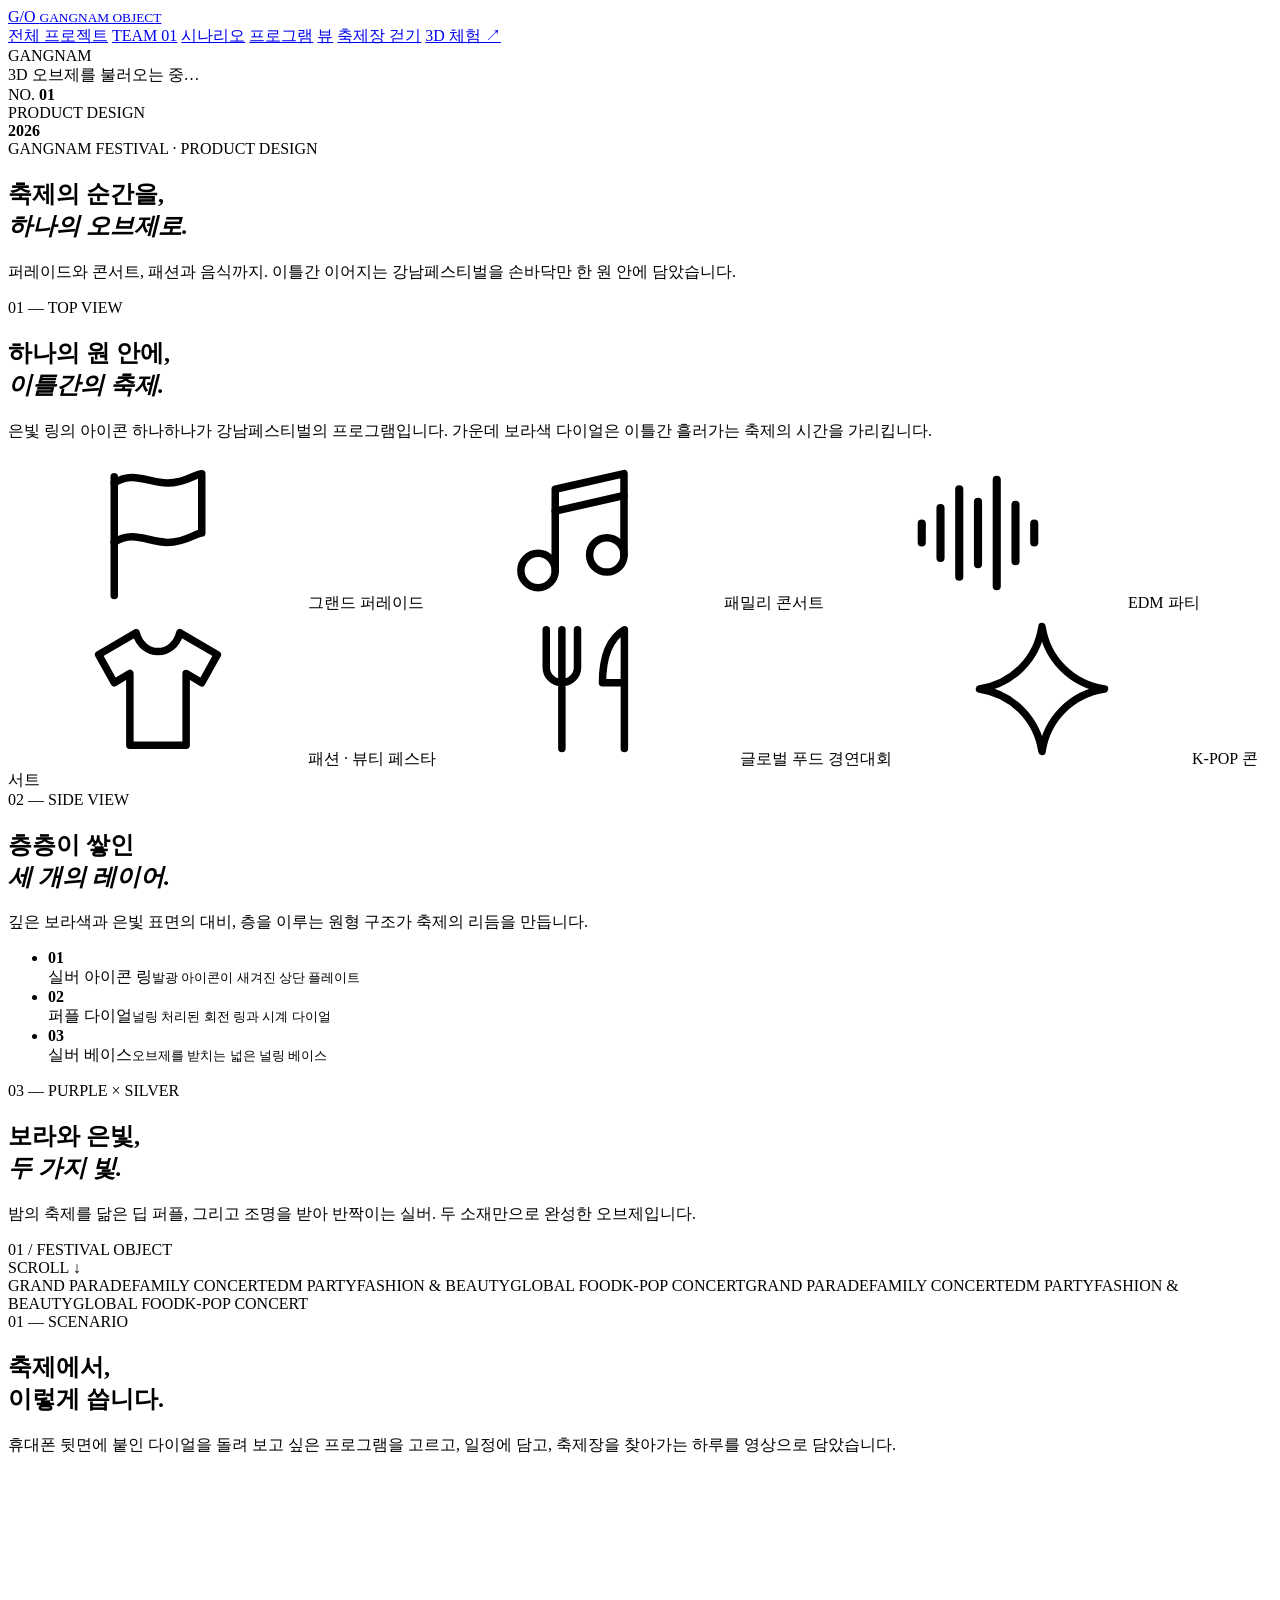
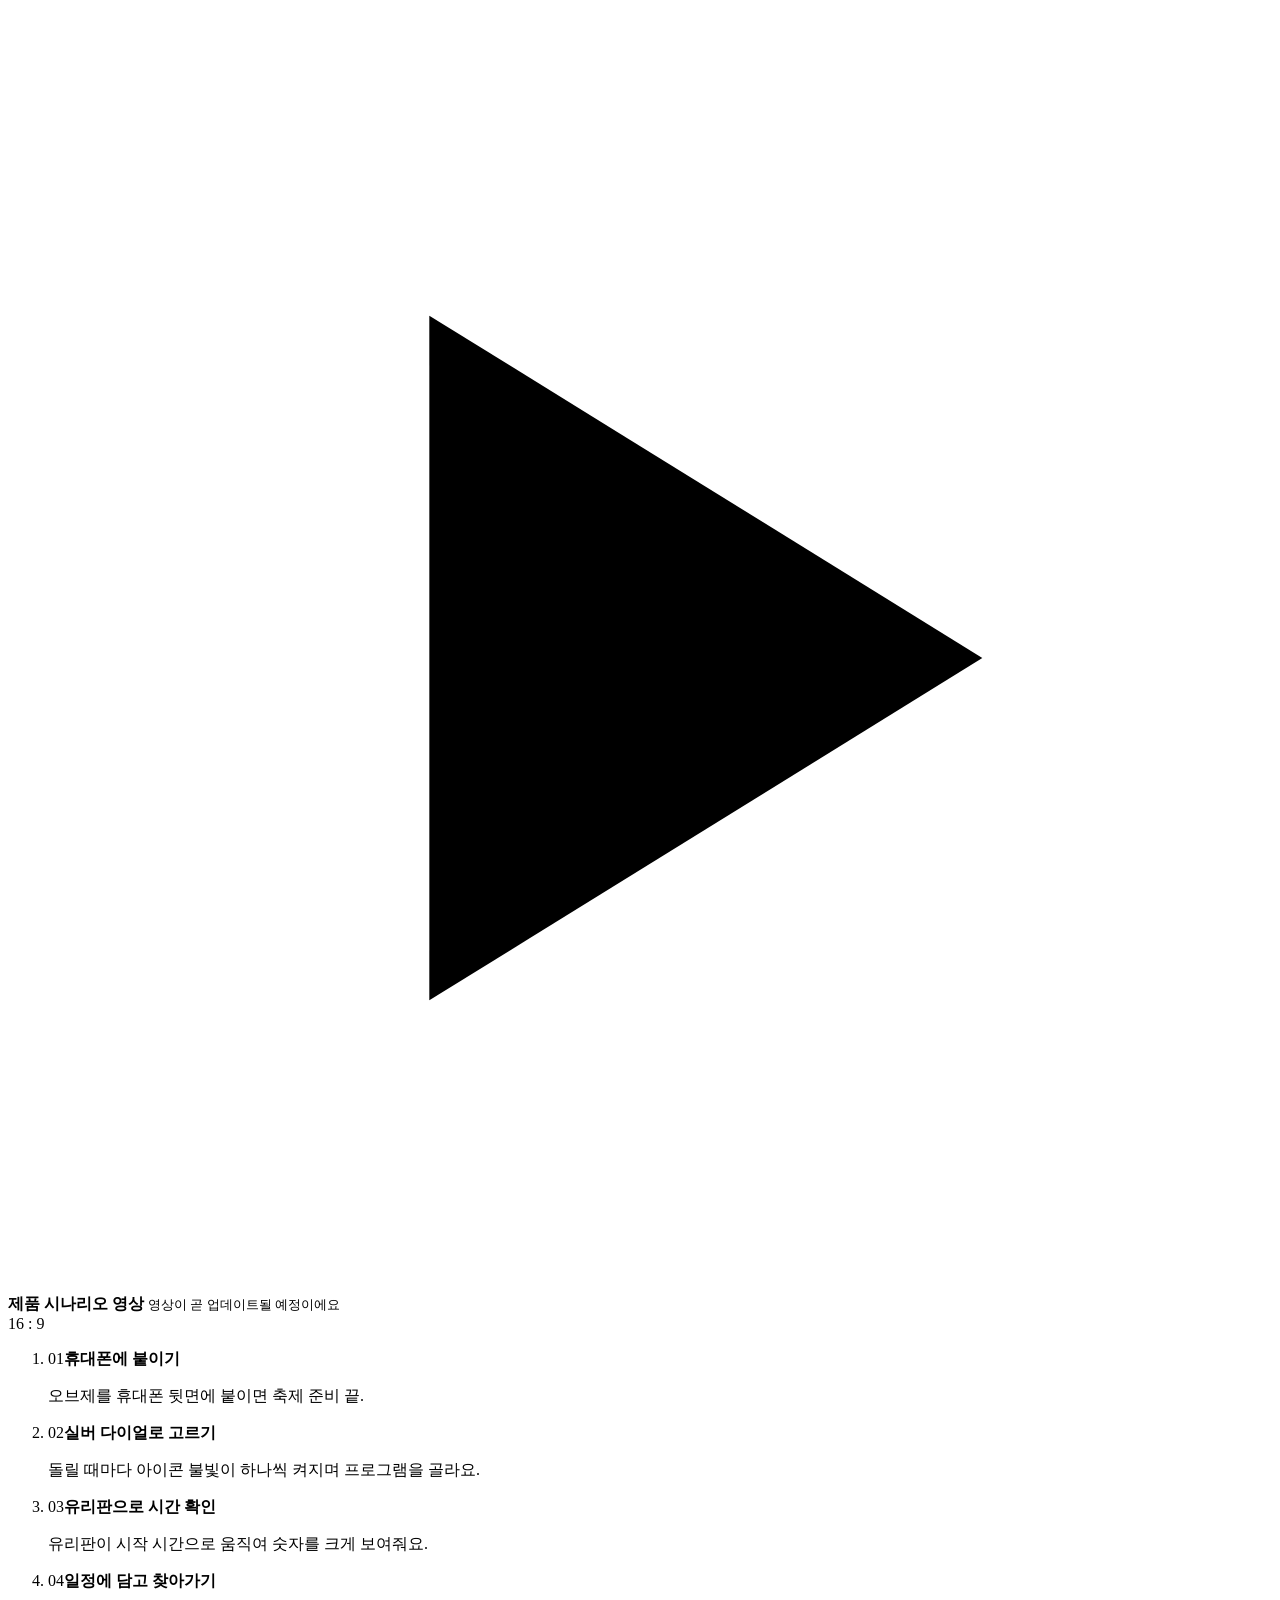
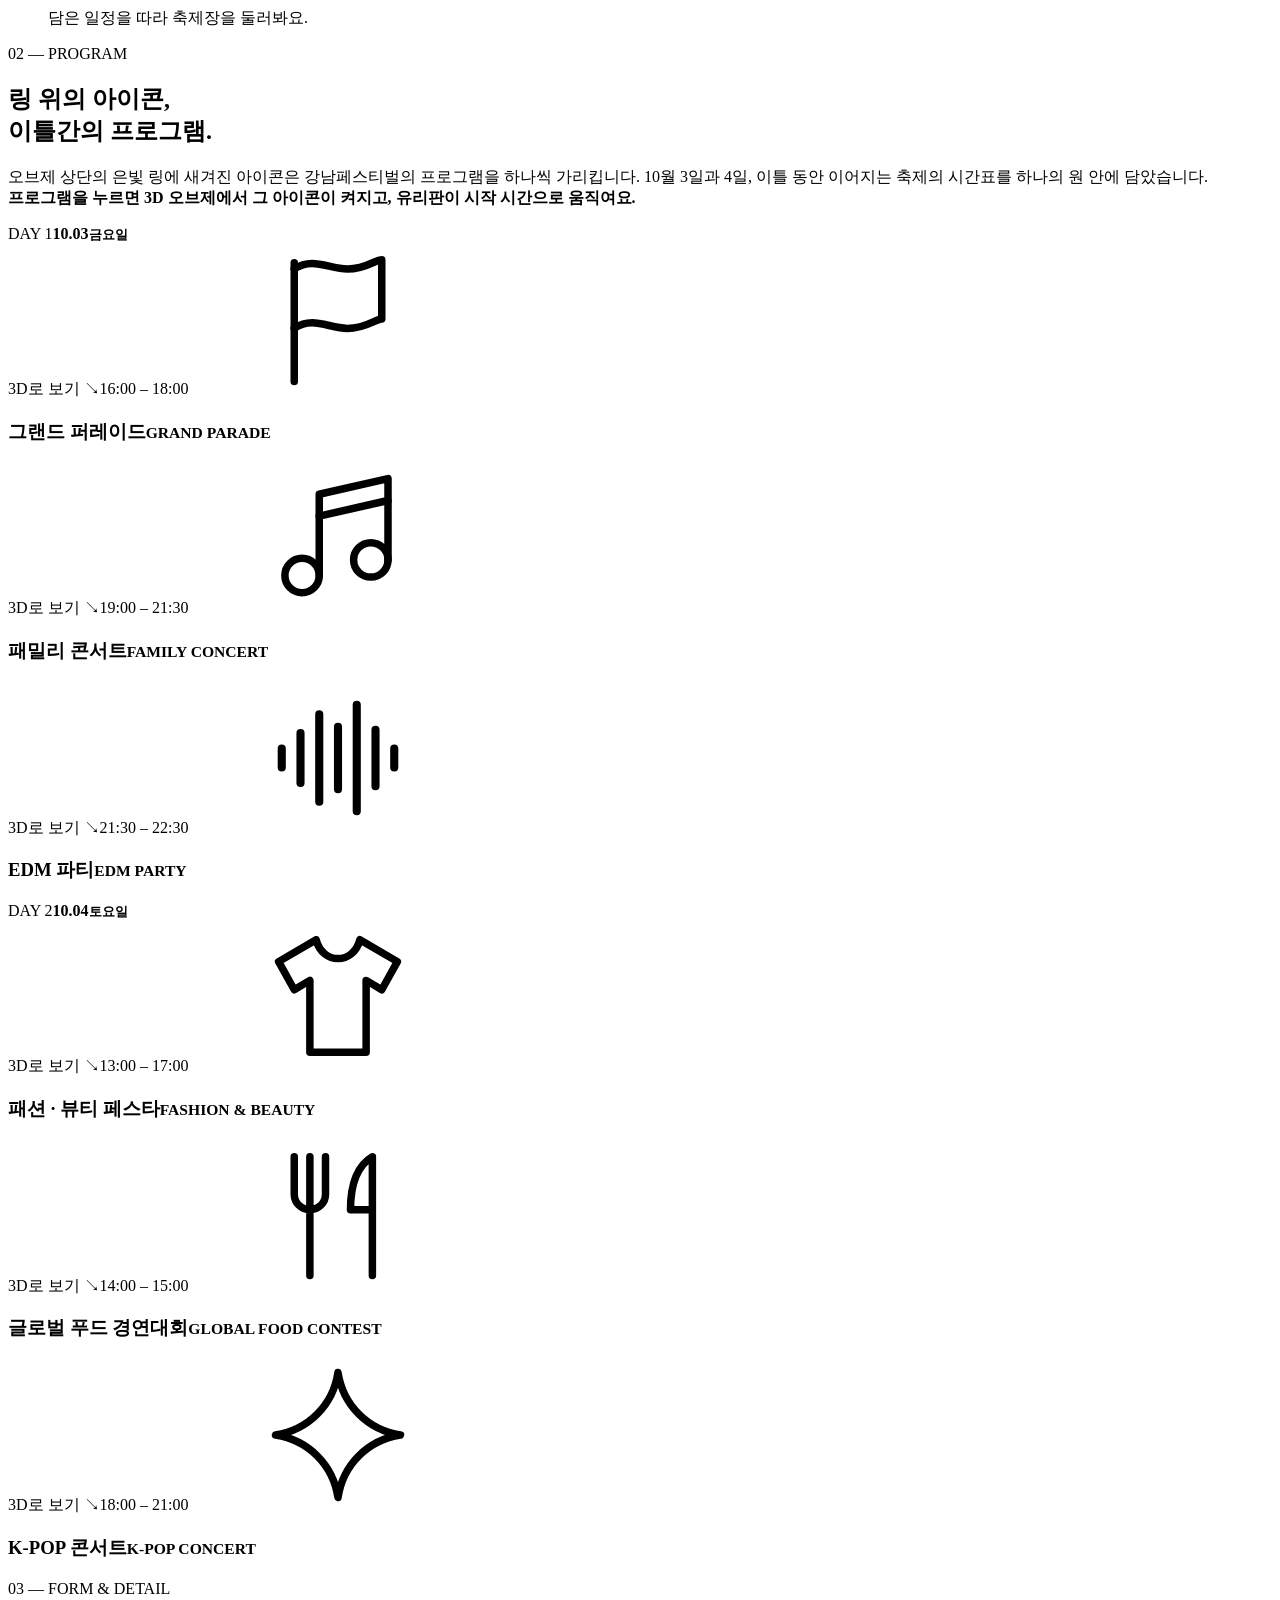
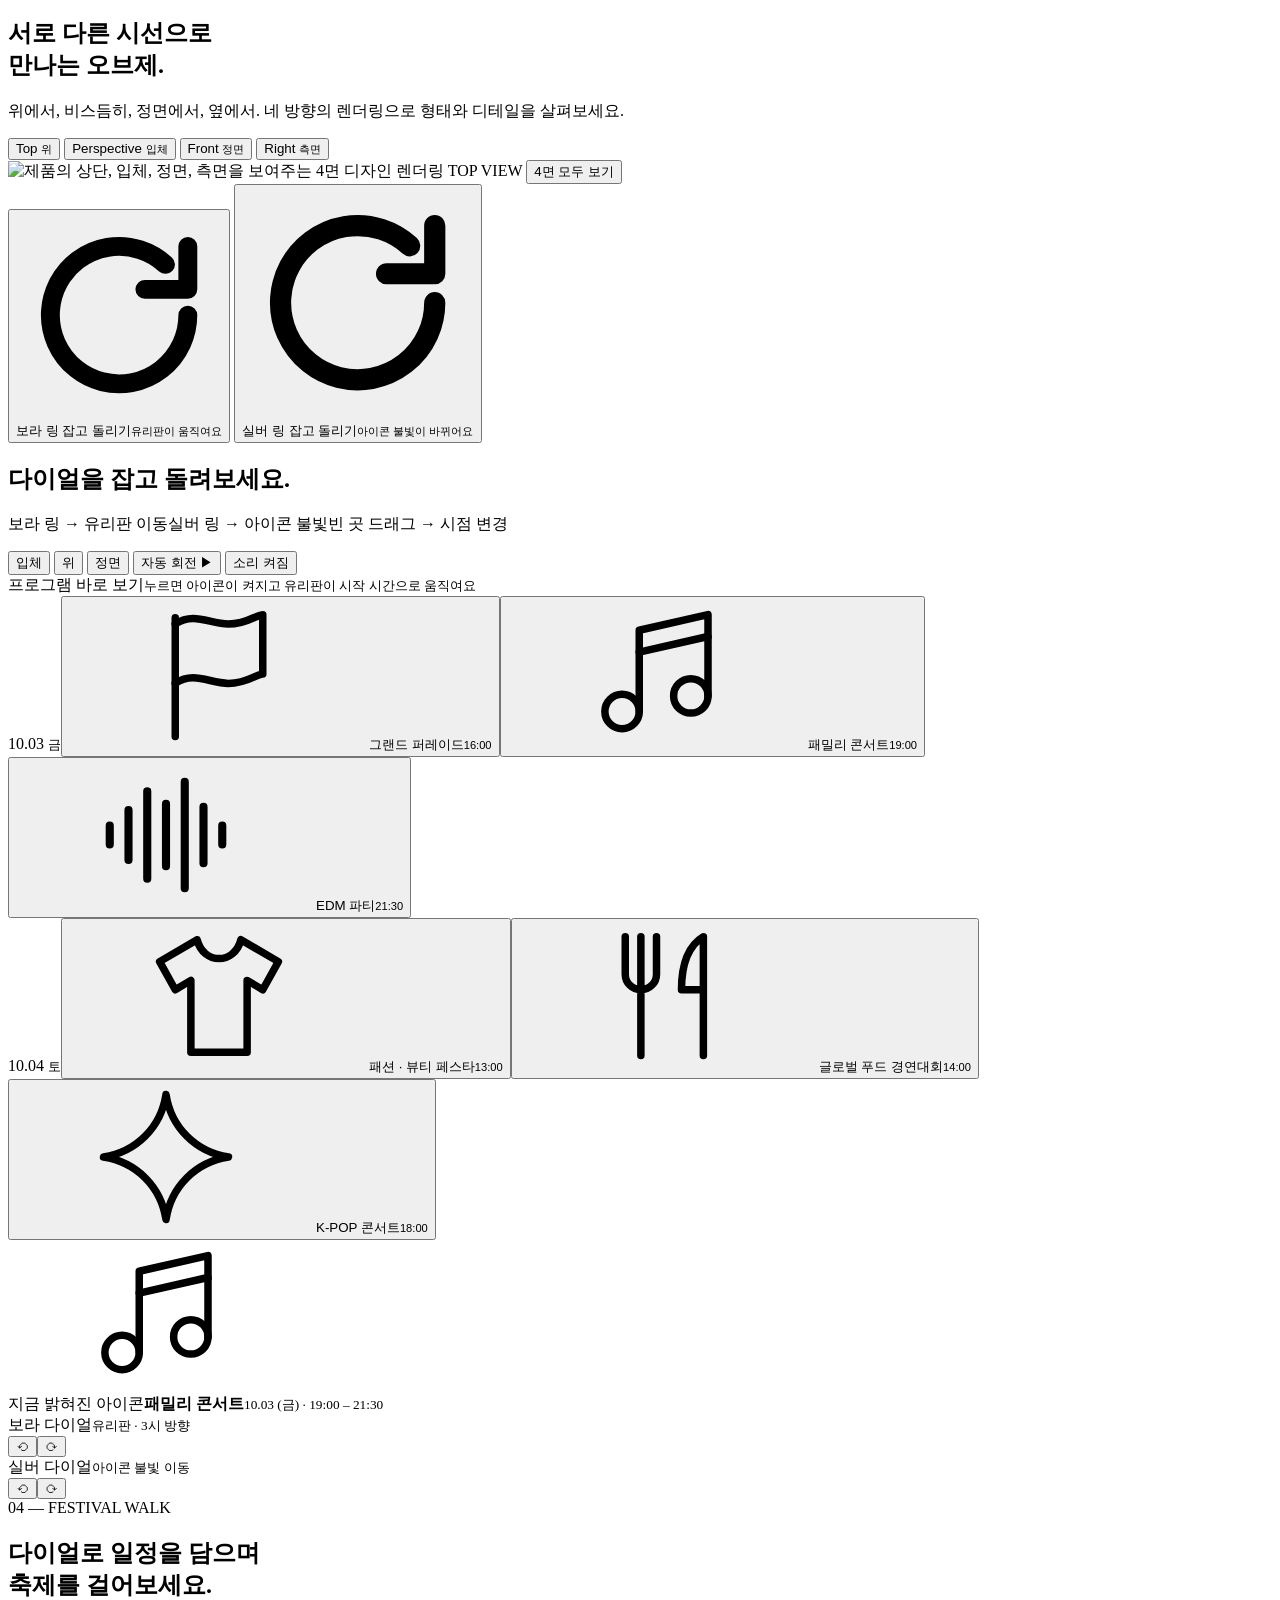
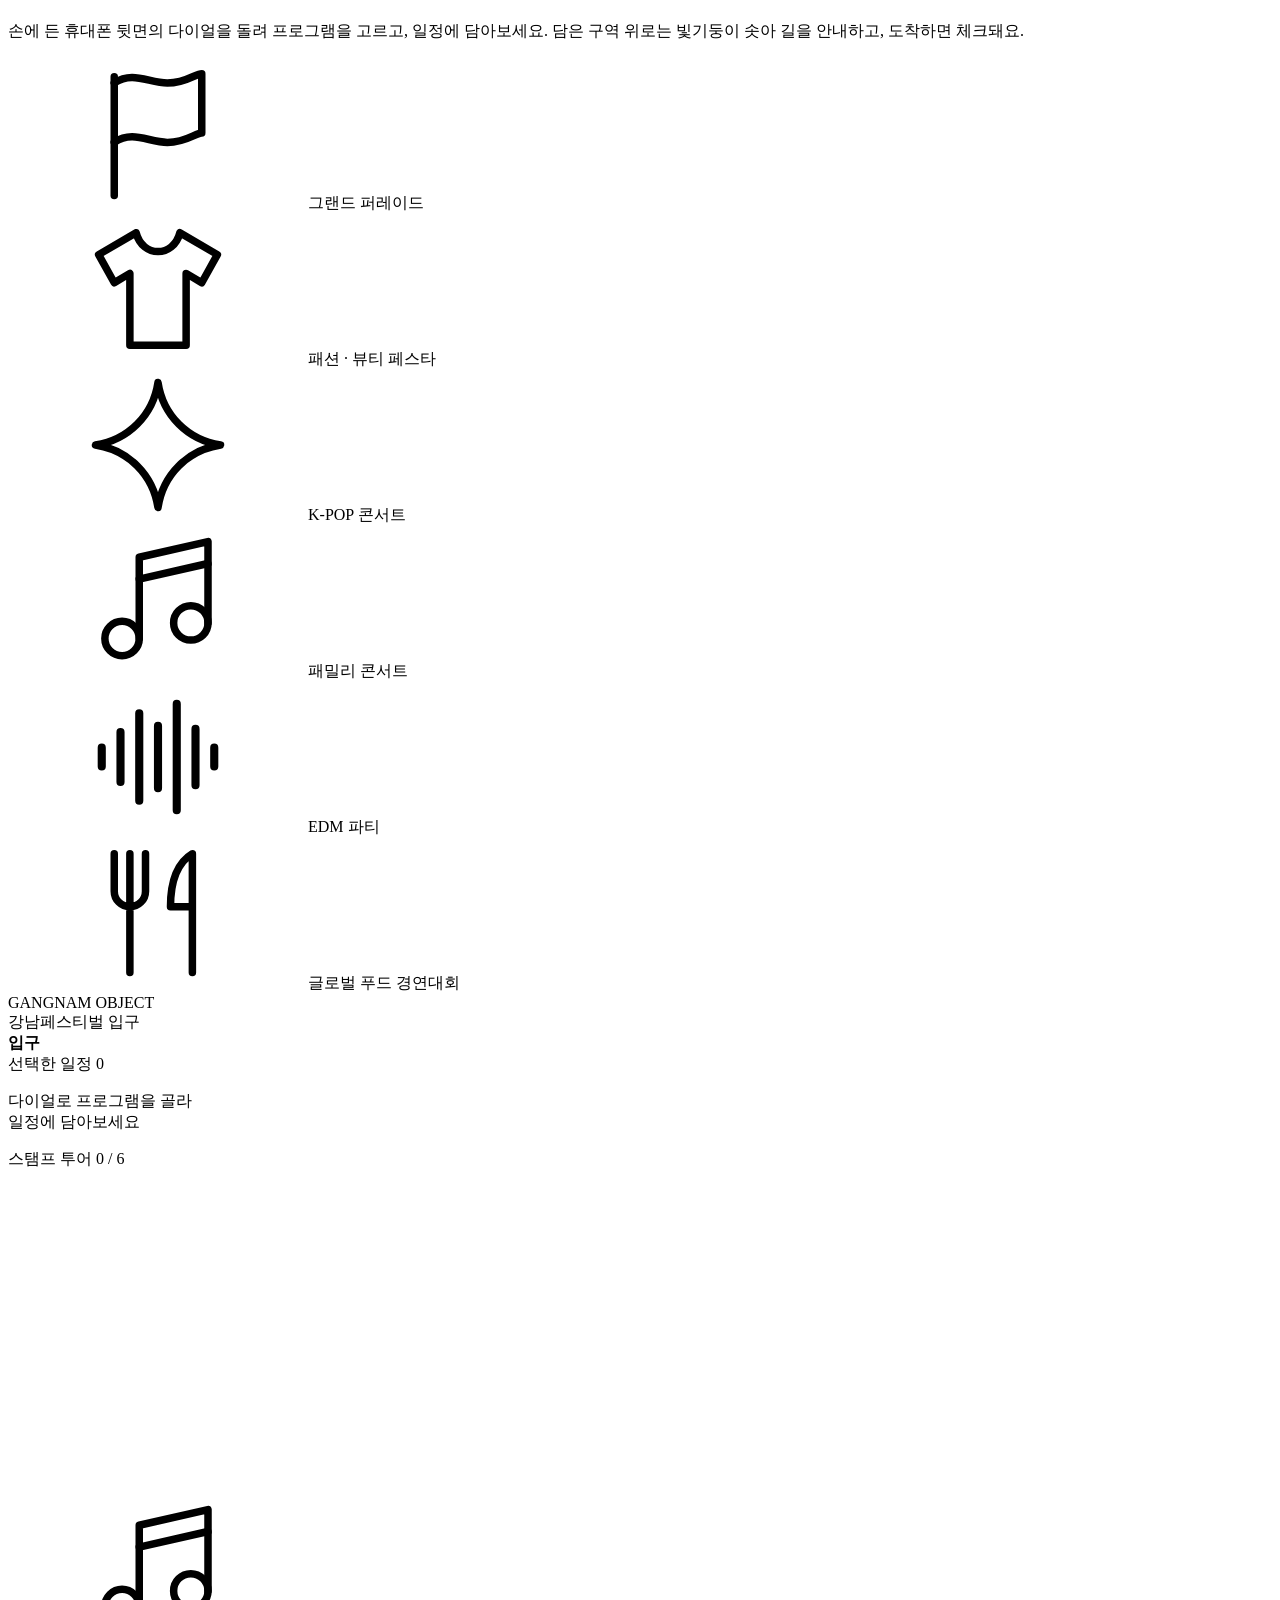
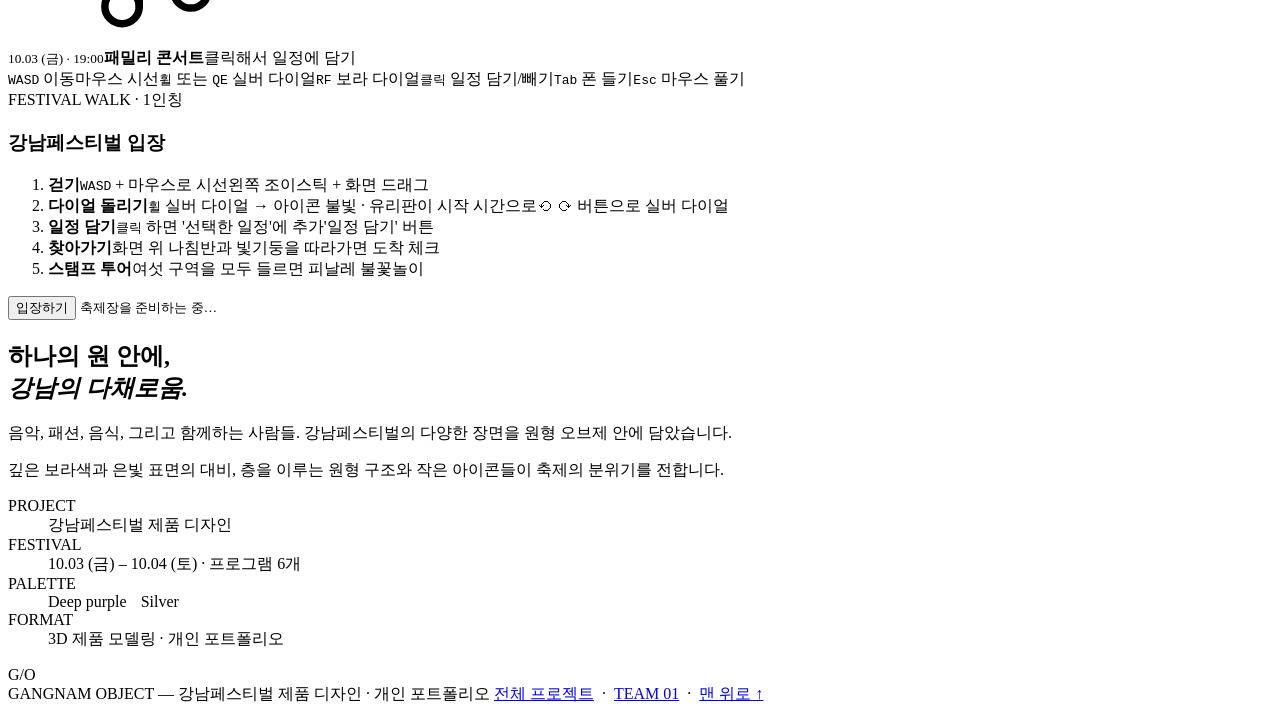
==== product-01.html @ 573e517c "Add files via upload" ====
<!doctype html>
<html lang="ko">
<head>
<meta charset="utf-8">
<meta name="viewport" content="width=device-width,initial-scale=1">
<meta name="theme-color" content="#0c0711">
<meta name="description" content="강남페스티벌을 담은 하나의 오브제. 보라색과 실버로 완성한 개인 제품 디자인 포트폴리오.">
<title>GANGNAM OBJECT — 강남페스티벌</title>
<link rel="preload" href="fonts/PretendardVariable.woff" as="font" type="font/woff" crossorigin>
<link rel="stylesheet" href="css/fonts.css">
<link rel="stylesheet" href="css/product-01.css">
</head>
<body>
<script src="js/product-01-bridge.js"></script>
<svg width="0" height="0" style="position:absolute" aria-hidden="true">
  <defs>
    <symbol id="i-music" viewBox="0 0 48 48" fill="none" stroke="currentColor" stroke-width="2.4" stroke-linecap="round" stroke-linejoin="round"><path d="M18 36V10l22-5v26"/><path d="M18 17l22-5"/><circle cx="12.5" cy="36" r="5.5"/><circle cx="34.5" cy="31" r="5.5"/></symbol>
    <symbol id="i-people" viewBox="0 0 48 48" fill="none" stroke="currentColor" stroke-width="2.4" stroke-linecap="round" stroke-linejoin="round"><circle cx="24" cy="12" r="4"/><circle cx="11" cy="17" r="3.4"/><circle cx="37" cy="17" r="3.4"/><path d="M16 40V27a8 8 0 0 1 16 0v13"/><path d="M5 40v-9a6 6 0 0 1 8-5.6M43 40v-9a6 6 0 0 0-8-5.6"/></symbol>
    <symbol id="i-sound" viewBox="0 0 48 48" fill="none" stroke="currentColor" stroke-width="2.6" stroke-linecap="round"><path d="M6 21v6M12 16v16M18 10v28M24 14v20M30 7v34M36 15v18M42 21v6"/></symbol>
    <symbol id="i-spark" viewBox="0 0 48 48" fill="none" stroke="currentColor" stroke-width="2.4" stroke-linejoin="round"><path d="M24 4c1.6 10.5 9.5 18.4 20 20-10.5 1.6-18.4 9.5-20 20-1.6-10.5-9.5-18.4-20-20 10.5-1.6 18.4-9.5 20-20z"/></symbol>
    <symbol id="i-flag" viewBox="0 0 48 48" fill="none" stroke="currentColor" stroke-width="2.4" stroke-linecap="round" stroke-linejoin="round"><path d="M10 44V6"/><path d="M10 8c6-4 11 0 17 0s9-3 11-3v19c-2 0-5 3-11 3s-11-4-17 0"/></symbol>
    <symbol id="i-bag" viewBox="0 0 48 48" fill="none" stroke="currentColor" stroke-width="2.4" stroke-linecap="round" stroke-linejoin="round"><path d="M9 17h30l3 25H6z"/><path d="M17 17v-4a7 7 0 0 1 14 0v4"/></symbol>
    <symbol id="i-food" viewBox="0 0 48 48" fill="none" stroke="currentColor" stroke-width="2.4" stroke-linecap="round" stroke-linejoin="round"><path d="M10 5v12a5 5 0 0 0 10 0V5M15 5v38"/><path d="M35 43V5c-5 3-7 9-7 17h7"/></symbol>
    <symbol id="i-shirt" viewBox="0 0 48 48" fill="none" stroke="currentColor" stroke-width="2.4" stroke-linejoin="round"><path d="M17 6l-12 7 5 9 5-3v23h18V19l5 3 5-9-12-7c-1 4-4 6-7 6s-6-2-7-6z"/></symbol>
  </defs>
</svg>
<header id="hdr">
  <a class="brand" href="#top">G/O <small>GANGNAM OBJECT</small></a>
  <nav>
    <a href="index.html">전체 프로젝트</a>
    <a href="index.html">TEAM 01</a>
    <a href="#scenario">시나리오</a>
    <a href="#scenes">프로그램</a>
    <a href="#views">뷰</a>
    <a href="#festival">축제장 걷기</a>
    <a href="#explore" class="cta">3D 체험 ↗</a>
  </nav>
</header>
<main id="top">
  <section class="story" id="story">
    <div class="pin">
      <div class="glow" id="glow"></div>
      <div class="ring-deco" id="ringDeco"></div>
      <div class="bigword" id="bigword" aria-hidden="true">GANGNAM</div>
      <model-viewer id="story-model" alt="보라색과 실버의 원형 강남페스티벌 제품 3D 모델" camera-orbit="35deg 62deg 108%" min-camera-orbit="auto 0deg auto" max-camera-orbit="auto 180deg 300%" field-of-view="28deg" interpolation-decay="90" shadow-intensity="0.6" shadow-softness="1" exposure="1.1" tone-mapping="neutral" environment-image="neutral" interaction-prompt="none" disable-zoom disable-pan loading="eager">
        <div slot="progress-bar"></div>
        <div slot="poster" class="loading" id="loading">3D 오브제를 불러오는 중…</div>
      </model-viewer>
      <div class="meta-top">NO. <b>01</b><br>PRODUCT DESIGN<br><b>2026</b></div>
      <div class="chapters">
        <div class="ch on" data-i="0">
          <div class="kicker">GANGNAM FESTIVAL · PRODUCT DESIGN</div>
          <h1>축제의 순간을,<br><em>하나의 오브제로.</em></h1>
          <p>퍼레이드와 콘서트, 패션과 음식까지. 이틀간 이어지는 강남페스티벌을 손바닥만 한 원 안에 담았습니다.</p>
        </div>
        <div class="ch" data-i="1">
          <div class="kicker">01 — TOP VIEW</div>
          <h2>하나의 원 안에,<br><em>이틀간의 축제.</em></h2>
          <p>은빛 링의 아이콘 하나하나가 강남페스티벌의 프로그램입니다. 가운데 보라색 다이얼은 이틀간 흘러가는 축제의 시간을 가리킵니다.</p>
          <div class="chip-list">
            <span><svg><use href="#i-flag"/></svg>그랜드 퍼레이드</span><span><svg><use href="#i-music"/></svg>패밀리 콘서트</span>
            <span><svg><use href="#i-sound"/></svg>EDM 파티</span><span><svg><use href="#i-shirt"/></svg>패션 · 뷰티 페스타</span>
            <span><svg><use href="#i-food"/></svg>글로벌 푸드 경연대회</span><span><svg><use href="#i-spark"/></svg>K-POP 콘서트</span>
          </div>
        </div>
        <div class="ch" data-i="2">
          <div class="kicker">02 — SIDE VIEW</div>
          <h2>층층이 쌓인<br><em>세 개의 레이어.</em></h2>
          <p>깊은 보라색과 은빛 표면의 대비, 층을 이루는 원형 구조가 축제의 리듬을 만듭니다.</p>
          <ul class="layers">
            <li><b>01</b><div>실버 아이콘 링<small>발광 아이콘이 새겨진 상단 플레이트</small></div></li>
            <li><b>02</b><div>퍼플 다이얼<small>널링 처리된 회전 링과 시계 다이얼</small></div></li>
            <li><b>03</b><div>실버 베이스<small>오브제를 받치는 넓은 널링 베이스</small></div></li>
          </ul>
        </div>
        <div class="ch" data-i="3">
          <div class="kicker">03 — PURPLE × SILVER</div>
          <h2>보라와 은빛,<br><em>두 가지 빛.</em></h2>
          <p>밤의 축제를 닮은 딥 퍼플, 그리고 조명을 받아 반짝이는 실버. 두 소재만으로 완성한 오브제입니다.</p>
        </div>
      </div>
      <div class="hud">
        <span id="hudLabel">01 / FESTIVAL OBJECT</span>
        <div class="progress" id="progress"><i class="on"></i><i></i><i></i><i></i></div>
        <span>SCROLL ↓</span>
      </div>
    </div>
  </section>
  <div class="marquee" aria-hidden="true"><div class="marquee-track">
    <span>GRAND PARADE</span><span>FAMILY CONCERT</span><span>EDM PARTY</span><span>FASHION &amp; BEAUTY</span><span>GLOBAL FOOD</span><span>K-POP CONCERT</span><span>GRAND PARADE</span><span>FAMILY CONCERT</span><span>EDM PARTY</span><span>FASHION &amp; BEAUTY</span><span>GLOBAL FOOD</span><span>K-POP CONCERT</span>
  </div></div>
  <section class="block" id="scenario">
    <div class="sec-head reveal">
      <div><div class="no">01 — SCENARIO</div><h2>축제에서,<br>이렇게 씁니다.</h2></div>
      <p>휴대폰 뒷면에 붙인 다이얼을 돌려 보고 싶은 프로그램을 고르고, 일정에 담고, 축제장을 찾아가는 하루를 영상으로 담았습니다.</p>
    </div>
    <div class="sc-frame reveal" id="scFrame">
      <video id="scVideo" muted playsinline loop preload="metadata" poster="assets/images/p01-scenario-poster.jpg">
        <source src="assets/videos/p01-scenario.mp4" type="video/mp4">
      </video>
      <div class="sc-ph" id="scPh">
        <div class="sc-ph-in">
          <span class="sc-play"><svg viewBox="0 0 24 24"><path d="M8 5.5v13l10.5-6.5z"/></svg></span>
          <b>제품 시나리오 영상</b>
          <small>영상이 곧 업데이트될 예정이에요</small>
        </div>
        <span class="sc-tag">16 : 9</span>
      </div>
      <button class="sc-sound" id="scSound" hidden>소리 켜고 처음부터 ▶</button>
    </div>
    <ol class="sc-steps reveal">
      <li><span>01</span><b>휴대폰에 붙이기</b><p>오브제를 휴대폰 뒷면에 붙이면 축제 준비 끝.</p></li>
      <li><span>02</span><b>실버 다이얼로 고르기</b><p>돌릴 때마다 아이콘 불빛이 하나씩 켜지며 프로그램을 골라요.</p></li>
      <li><span>03</span><b>유리판으로 시간 확인</b><p>유리판이 시작 시간으로 움직여 숫자를 크게 보여줘요.</p></li>
      <li><span>04</span><b>일정에 담고 찾아가기</b><p>담은 일정을 따라 축제장을 둘러봐요.</p></li>
    </ol>
  </section>
  <section class="block" id="scenes">
    <div class="sec-head reveal">
      <div><div class="no">02 — PROGRAM</div><h2>링 위의 아이콘,<br>이틀간의 프로그램.</h2></div>
      <p>오브제 상단의 은빛 링에 새겨진 아이콘은 강남페스티벌의 프로그램을 하나씩 가리킵니다. 10월 3일과 4일, 이틀 동안 이어지는 축제의 시간표를 하나의 원 안에 담았습니다.<br><b class="tt-hint">프로그램을 누르면 3D 오브제에서 그 아이콘이 켜지고, 유리판이 시작 시간으로 움직여요.</b></p>
    </div>
    <div class="timetable reveal">
      <div class="day"><span>DAY 1</span><b>10.03<small>금요일</small></b></div>
      <div class="scene" role="button" tabindex="0" data-icon="2" data-hour="16" aria-label="그랜드 퍼레이드 — 3D 오브제에서 보기"><span class="go">3D로 보기 ↘</span><span class="n">16:00 – 18:00</span><svg><use href="#i-flag"/></svg><h3>그랜드 퍼레이드<small>GRAND PARADE</small></h3></div><div class="scene" role="button" tabindex="0" data-icon="6" data-hour="19" aria-label="패밀리 콘서트 — 3D 오브제에서 보기"><span class="go">3D로 보기 ↘</span><span class="n">19:00 – 21:30</span><svg><use href="#i-music"/></svg><h3>패밀리 콘서트<small>FAMILY CONCERT</small></h3></div><div class="scene" role="button" tabindex="0" data-icon="0" data-hour="21.5" aria-label="EDM 파티 — 3D 오브제에서 보기"><span class="go">3D로 보기 ↘</span><span class="n">21:30 – 22:30</span><svg><use href="#i-sound"/></svg><h3>EDM 파티<small>EDM PARTY</small></h3></div>
      <div class="day"><span>DAY 2</span><b>10.04<small>토요일</small></b></div>
      <div class="scene" role="button" tabindex="0" data-icon="5" data-hour="13" aria-label="패션 · 뷰티 페스타 — 3D 오브제에서 보기"><span class="go">3D로 보기 ↘</span><span class="n">13:00 – 17:00</span><svg><use href="#i-shirt"/></svg><h3>패션 · 뷰티 페스타<small>FASHION &amp; BEAUTY</small></h3></div><div class="scene" role="button" tabindex="0" data-icon="4" data-hour="14" aria-label="글로벌 푸드 경연대회 — 3D 오브제에서 보기"><span class="go">3D로 보기 ↘</span><span class="n">14:00 – 15:00</span><svg><use href="#i-food"/></svg><h3>글로벌 푸드 경연대회<small>GLOBAL FOOD CONTEST</small></h3></div><div class="scene" role="button" tabindex="0" data-icon="1" data-hour="18" aria-label="K-POP 콘서트 — 3D 오브제에서 보기"><span class="go">3D로 보기 ↘</span><span class="n">18:00 – 21:00</span><svg><use href="#i-spark"/></svg><h3>K-POP 콘서트<small>K-POP CONCERT</small></h3></div>
    </div>
  </section>
  <section class="block" id="views" style="padding-top:0">
    <div class="sec-head reveal">
      <div><div class="no">03 — FORM &amp; DETAIL</div><h2>서로 다른 시선으로<br>만나는 오브제.</h2></div>
      <p>위에서, 비스듬히, 정면에서, 옆에서. 네 방향의 렌더링으로 형태와 디테일을 살펴보세요.</p>
    </div>
    <div class="views reveal">
      <div class="tabs" id="tabs">
        <button class="on" data-q="0">Top <small>위</small></button>
        <button data-q="1">Perspective <small>입체</small></button>
        <button data-q="2">Front <small>정면</small></button>
        <button data-q="3">Right <small>측면</small></button>
      </div>
      <div class="frame" id="frame">
        <img id="viewsImg" src="assets/images/p01-views.webp" alt="제품의 상단, 입체, 정면, 측면을 보여주는 4면 디자인 렌더링" loading="lazy">
        <span class="cap" id="viewsCap">TOP VIEW</span>
        <button class="all" id="viewsAll">4면 모두 보기</button>
      </div>
    </div>
  </section>
  <section id="explore">
    <div class="explore reveal">
      <div class="explore-stage">
        <model-viewer id="explore-model" alt="직접 돌려볼 수 있는 강남페스티벌 오브제 3D 모델. 보라 다이얼을 돌리면 유리판이, 실버 다이얼을 돌리면 아이콘 불빛이 움직입니다." camera-controls touch-action="pan-y" disable-pan camera-orbit="0deg 38deg 100%" min-camera-orbit="auto 0deg auto" max-camera-orbit="auto 180deg 300%" field-of-view="28deg" shadow-intensity="0.8" exposure="1.1" tone-mapping="neutral" environment-image="neutral" interaction-prompt="none" loading="lazy">
          <div slot="progress-bar"></div>
          <button class="hs hs-l" slot="hotspot-purple" data-part="p" data-position="-0.0166 0.0095 -0.01" aria-label="보라 링 잡고 돌리기"><span class="dot"></span><span class="lab"><svg class="spin-ic" viewBox="0 0 24 24" fill="none" stroke="currentColor" stroke-width="2.2" stroke-linecap="round" stroke-linejoin="round"><path d="M20 12a8 8 0 1 1-2.6-5.9"/><path d="M20 4v5h-5"/></svg><span class="t">보라 링 잡고 돌리기<small>유리판이 움직여요</small></span></span></button>
          <button class="hs hs-r" slot="hotspot-silver" data-part="s" data-position="0.0296 0.0068 -0.01" aria-label="실버 링 잡고 돌리기"><span class="dot"></span><span class="lab"><svg class="spin-ic" viewBox="0 0 24 24" fill="none" stroke="currentColor" stroke-width="2.2" stroke-linecap="round" stroke-linejoin="round"><path d="M20 12a8 8 0 1 1-2.6-5.9"/><path d="M20 4v5h-5"/></svg><span class="t">실버 링 잡고 돌리기<small>아이콘 불빛이 바뀌어요</small></span></span></button>
          <div class="probe" slot="hotspot-c" data-position="0.005 0.0068 -0.01"></div>
          <div class="probe" slot="hotspot-px" data-position="0.0291 0.0068 -0.01"></div>
          <div class="probe" slot="hotspot-pz" data-position="0.005 0.0068 0.0141"></div>
        </model-viewer>
        <div class="explore-ui">
          <div><h2>다이얼을 잡고 돌려보세요.</h2><p class="howto"><span><i class="sw p"></i>보라 링 → 유리판 이동</span><span><i class="sw s"></i>실버 링 → 아이콘 불빛</span><span class="dim">빈 곳 드래그 → 시점 변경</span></p></div>
          <div class="views-btns" id="camBtns">
            <button class="on" data-o="0deg 38deg 100%">입체</button>
            <button data-o="0deg 0deg 100%">위</button>
            <button data-o="0deg 88deg 100%">정면</button>
            <button id="spin" aria-pressed="false">자동 회전 ▶</button>
            <button id="snd" aria-pressed="true" title="다이얼 소리">소리 켜짐</button>
          </div>
        </div>
        <div class="drag-tip" id="dragTip" hidden></div>
        <div class="coach" id="coach" hidden aria-hidden="true">
          <svg class="coach-arc"><path id="coachArc"/><path id="coachHead"/></svg>
          <div class="coach-press" id="coachPress"></div>
          <svg class="coach-hand" id="coachHand" viewBox="0 0 24 24"><path d="M9 11.2V5.3a1.6 1.6 0 0 1 3.2 0v4.9l.4-.1a1.6 1.6 0 0 1 3 .6v.5a1.6 1.6 0 0 1 3 .5v4.6c0 3.1-2.2 5.4-5.3 5.4h-1.5c-1.8 0-3.4-.9-4.3-2.4l-2.6-4.4a1.5 1.5 0 0 1 2.3-1.9z" fill="#fff" stroke="#24123a" stroke-width="1.1" stroke-linejoin="round"/></svg>
          <div class="coach-txt" id="coachTxt">링을 잡고 돌려보세요</div>
        </div>
      </div>
      <div class="prog-bar">
        <div class="pg-title">프로그램 바로 보기<small>누르면 아이콘이 켜지고 유리판이 시작 시간으로 움직여요</small></div>
        <div class="pg-list" id="pgList"><div class="pg-day"><span class="pg-d">10.03 <small>금</small></span><button class="pg" data-icon="2" data-hour="16"><svg><use href="#i-flag"/></svg><span>그랜드 퍼레이드<small>16:00</small></span></button><button class="pg" data-icon="6" data-hour="19"><svg><use href="#i-music"/></svg><span>패밀리 콘서트<small>19:00</small></span></button><button class="pg" data-icon="0" data-hour="21.5"><svg><use href="#i-sound"/></svg><span>EDM 파티<small>21:30</small></span></button></div><div class="pg-day"><span class="pg-d">10.04 <small>토</small></span><button class="pg" data-icon="5" data-hour="13"><svg><use href="#i-shirt"/></svg><span>패션 · 뷰티 페스타<small>13:00</small></span></button><button class="pg" data-icon="4" data-hour="14"><svg><use href="#i-food"/></svg><span>글로벌 푸드 경연대회<small>14:00</small></span></button><button class="pg" data-icon="1" data-hour="18"><svg><use href="#i-spark"/></svg><span>K-POP 콘서트<small>18:00</small></span></button></div></div>
      </div>
      <div class="dial-bar">
        <div class="readout" aria-live="polite">
          <div class="ro-icon"><svg><use id="roUse" href="#i-music"/></svg></div>
          <div class="ro-txt"><span>지금 밝혀진 아이콘</span><b id="roName">패밀리 콘서트</b><small id="roTime">10.03 (금) · 19:00 – 21:30</small></div>
        </div>
        <div class="dial-ctrl">
          <div class="dc"><i class="sw p"></i><div class="dc-l">보라 다이얼<small id="glassPos">유리판 · 3시 방향</small></div>
            <button data-d="p" data-v="-30" aria-label="보라 다이얼 반시계 방향으로 돌리기">⟲</button><button data-d="p" data-v="30" aria-label="보라 다이얼 시계 방향으로 돌리기">⟳</button></div>
          <div class="dc"><i class="sw s"></i><div class="dc-l">실버 다이얼<small>아이콘 불빛 이동</small></div>
            <button data-d="s" data-v="-45" aria-label="실버 다이얼 반시계 방향으로 돌리기">⟲</button><button data-d="s" data-v="45" aria-label="실버 다이얼 시계 방향으로 돌리기">⟳</button></div>
        </div>
      </div>
    </div>
  </section>
  <section class="block" id="festival">
    <div class="sec-head reveal">
      <div><div class="no">04 — FESTIVAL WALK</div><h2>다이얼로 일정을 담으며<br>축제를 걸어보세요.</h2></div>
      <p>손에 든 휴대폰 뒷면의 다이얼을 돌려 프로그램을 고르고, 일정에 담아보세요. 담은 구역 위로는 빛기둥이 솟아 길을 안내하고, 도착하면 체크돼요.</p>
    </div>
    <div class="fest reveal" id="festStage" tabindex="-1">
      <model-viewer id="fest-model" alt="강남페스티벌 축제장 3D 공간. 1인칭으로 걸으며 둘러볼 수 있습니다." camera-orbit="0rad 1.5708rad 0.6m" camera-target="0m 1.62m 45.4m" min-camera-orbit="-Infinity 5deg 0.2m" max-camera-orbit="Infinity 175deg 80m" field-of-view="62deg" min-field-of-view="20deg" max-field-of-view="80deg" interpolation-decay="200" exposure="1.25" tone-mapping="agx" skybox-image="[data-uri]" shadow-intensity="0" interaction-prompt="none" loading="lazy">
        <div slot="progress-bar"></div>
        <div class="zsign" slot="hotspot-z-parade" data-zone="parade" data-position="-17.5 11 30.31"><svg><use href="#i-flag"/></svg>그랜드 퍼레이드</div>
        <div class="zsign" slot="hotspot-z-fashion" data-zone="fashion" data-position="-35.0 11 0.0"><svg><use href="#i-shirt"/></svg>패션 · 뷰티 페스타</div>
        <div class="zsign" slot="hotspot-z-kpop" data-zone="kpop" data-position="-17.5 11 -30.31"><svg><use href="#i-spark"/></svg>K-POP 콘서트</div>
        <div class="zsign" slot="hotspot-z-concert" data-zone="concert" data-position="17.5 11 -30.31"><svg><use href="#i-music"/></svg>패밀리 콘서트</div>
        <div class="zsign" slot="hotspot-z-edm" data-zone="edm" data-position="35.0 11 0.0"><svg><use href="#i-sound"/></svg>EDM 파티</div>
        <div class="zsign" slot="hotspot-z-food" data-zone="food" data-position="17.5 11 30.31"><svg><use href="#i-food"/></svg>글로벌 푸드 경연대회</div>
        <div class="zsign zs-main" slot="hotspot-z-plaza" data-zone="plaza" data-position="0 13.5 0">GANGNAM OBJECT</div>
        <div class="zsign zs-gate" slot="hotspot-z-gate" data-zone="gate" data-position="0 10 52">강남페스티벌 입구</div>
      </model-viewer>
      <div class="f-cross" aria-hidden="true"></div>
      <div class="f-hud f-zone"><span class="f-dot"></span><b id="fZone">입구</b></div>
      <div class="f-sched" id="fSched">
        <div class="f-sched-h">선택한 일정 <span id="fSchedN">0</span></div>
        <ol id="fSchedList"></ol>
        <p class="f-sched-e" id="fSchedE">다이얼로 프로그램을 골라<br>일정에 담아보세요</p>
        <div class="f-stamps"><div class="f-stamps-h">스탬프 투어 <span id="fStampN">0 / 6</span></div><div class="f-stamp-row" id="fStampRow"></div></div>
      </div>
      <div class="f-nav" id="fNav" hidden><svg class="f-nav-ar" id="fNavAr" viewBox="0 0 24 24" aria-hidden="true"><path d="M12 2.5l7.5 17.5-7.5-4.2-7.5 4.2z"/></svg><div><small>다음 일정 안내</small><b id="fNavName"></b><span id="fNavMeta"></span></div></div>
      <canvas class="f-map" id="fMap" width="320" height="320" aria-label="축제장 미니맵"></canvas>
      <div class="f-phone" id="fPhone" aria-hidden="true">
        <model-viewer id="phone-model" camera-target="0.003m 0.004m 0.02m" camera-orbit="5deg 20deg 0.25m" min-camera-orbit="auto auto 0.05m" field-of-view="24deg" exposure="1.3" tone-mapping="neutral" environment-image="neutral" shadow-intensity="0" interaction-prompt="none" loading="lazy" disable-tap></model-viewer>
      </div>
      <div class="f-pick" id="fPick">
        <div class="f-pick-ic"><svg><use id="fPickUse" href="#i-music"/></svg></div>
        <div class="f-pick-t"><small id="fPickTime">10.03 (금) · 19:00</small><b id="fPickName">패밀리 콘서트</b><span id="fPickAct">클릭해서 일정에 담기</span><em id="fPickWarn" hidden></em></div>
      </div>
      <div class="f-toast" id="fToast" hidden></div>
      <div class="f-help" id="fHelp"><span><kbd>W</kbd><kbd>A</kbd><kbd>S</kbd><kbd>D</kbd> 이동</span><span>마우스 시선</span><span><kbd>휠</kbd> 또는 <kbd>Q</kbd><kbd>E</kbd> 실버 다이얼</span><span><kbd>R</kbd><kbd>F</kbd> 보라 다이얼</span><span><kbd>클릭</kbd> 일정 담기/빼기</span><span><kbd>Tab</kbd> 폰 들기</span><span><kbd>Esc</kbd> 마우스 풀기</span></div>
      <div class="f-lock" id="fLock" hidden>클릭하면 마우스로 시선을 돌릴 수 있어요</div>
      <div class="f-joy" id="fJoy" hidden><div class="f-knob" id="fKnob"></div></div>
      <div class="f-mbtn" id="fMbtn" hidden>
        <button data-m="prev" aria-label="실버 다이얼 이전">⟲</button>
        <button data-m="add" class="f-add">일정 담기</button>
        <button data-m="next" aria-label="실버 다이얼 다음">⟳</button>
      </div>
      <div class="f-start" id="fStart">
        <div class="f-start-in">
          <div class="no">FESTIVAL WALK · 1인칭</div>
          <h3>강남페스티벌 입장</h3>
          <ol class="f-steps">
            <li><b>걷기</b><span class="f-keys-d"><kbd>W</kbd><kbd>A</kbd><kbd>S</kbd><kbd>D</kbd> + 마우스로 시선</span><span class="f-keys-m">왼쪽 조이스틱 + 화면 드래그</span></li>
            <li><b>다이얼 돌리기</b><span class="f-keys-d"><kbd>휠</kbd> 실버 다이얼 → 아이콘 불빛 · 유리판이 시작 시간으로</span><span class="f-keys-m">⟲ ⟳ 버튼으로 실버 다이얼</span></li>
            <li><b>일정 담기</b><span class="f-keys-d"><kbd>클릭</kbd> 하면 '선택한 일정'에 추가</span><span class="f-keys-m">'일정 담기' 버튼</span></li>
            <li><b>찾아가기</b><span>화면 위 나침반과 빛기둥을 따라가면 도착 체크</span></li>
            <li><b>스탬프 투어</b><span>여섯 구역을 모두 들르면 피날레 불꽃놀이</span></li>
          </ol>
          <button id="fEnter">입장하기</button>
          <small id="fLoading">축제장을 준비하는 중…</small>
        </div>
      </div>
    </div>
  </section>
  <section class="block" id="about">
    <div class="about">
      <h2 class="reveal">하나의 원 안에,<br><em>강남의 다채로움.</em></h2>
      <div class="txt reveal">
        <p>음악, 패션, 음식, 그리고 함께하는 사람들. 강남페스티벌의 다양한 장면을 원형 오브제 안에 담았습니다.</p>
        <p>깊은 보라색과 은빛 표면의 대비, 층을 이루는 원형 구조와 작은 아이콘들이 축제의 분위기를 전합니다.</p>
        <dl>
          <div><dt>PROJECT</dt><dd>강남페스티벌 제품 디자인</dd></div>
          <div><dt>FESTIVAL</dt><dd>10.03 (금) – 10.04 (토) · 프로그램 6개</dd></div>
          <div><dt>PALETTE</dt><dd><i class="sw p"></i>Deep purple <i class="sw s" style="margin-left:10px"></i>Silver</dd></div>
          <div><dt>FORMAT</dt><dd>3D 제품 모델링 · 개인 포트폴리오</dd></div>
        </dl>
      </div>
    </div>
  </section>
</main>
<footer>
  <div class="foot-word">G/O</div>
  <div class="foot-row">
    <span>GANGNAM OBJECT — 강남페스티벌 제품 디자인 · 개인 포트폴리오</span>
    <span><a href="index.html">전체 프로젝트</a> &nbsp;·&nbsp; <a href="index.html">TEAM 01</a> &nbsp;·&nbsp; <a href="#top">맨 위로 ↑</a></span>
  </div>
</footer>
<p id="error" hidden>3D 화면을 불러오지 못했어요. Chrome 또는 Edge에서 열고 <button id="reload">다시 시도</button>해 주세요.</p>
<script src="js/product-01-model-viewer.min.js"></script>
<script src="js/product-01-main.js"></script>
</body>
</html>
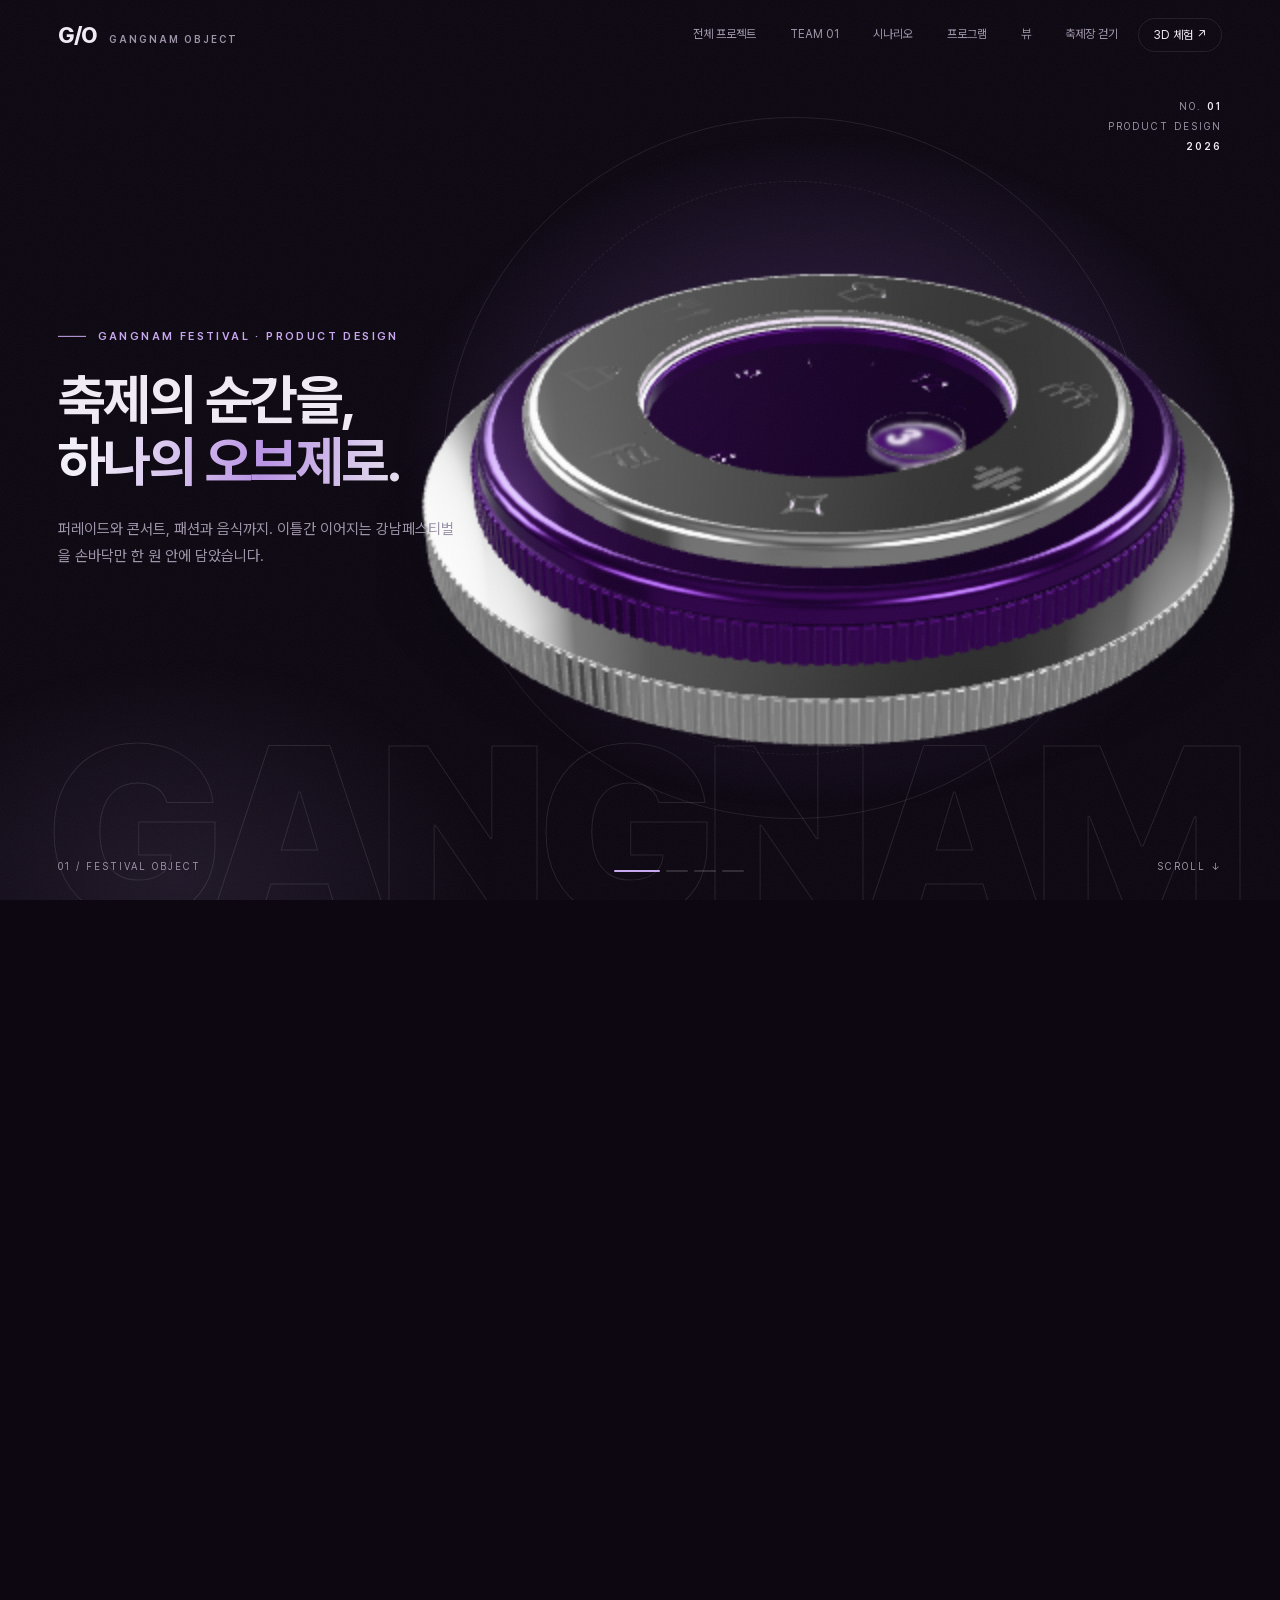
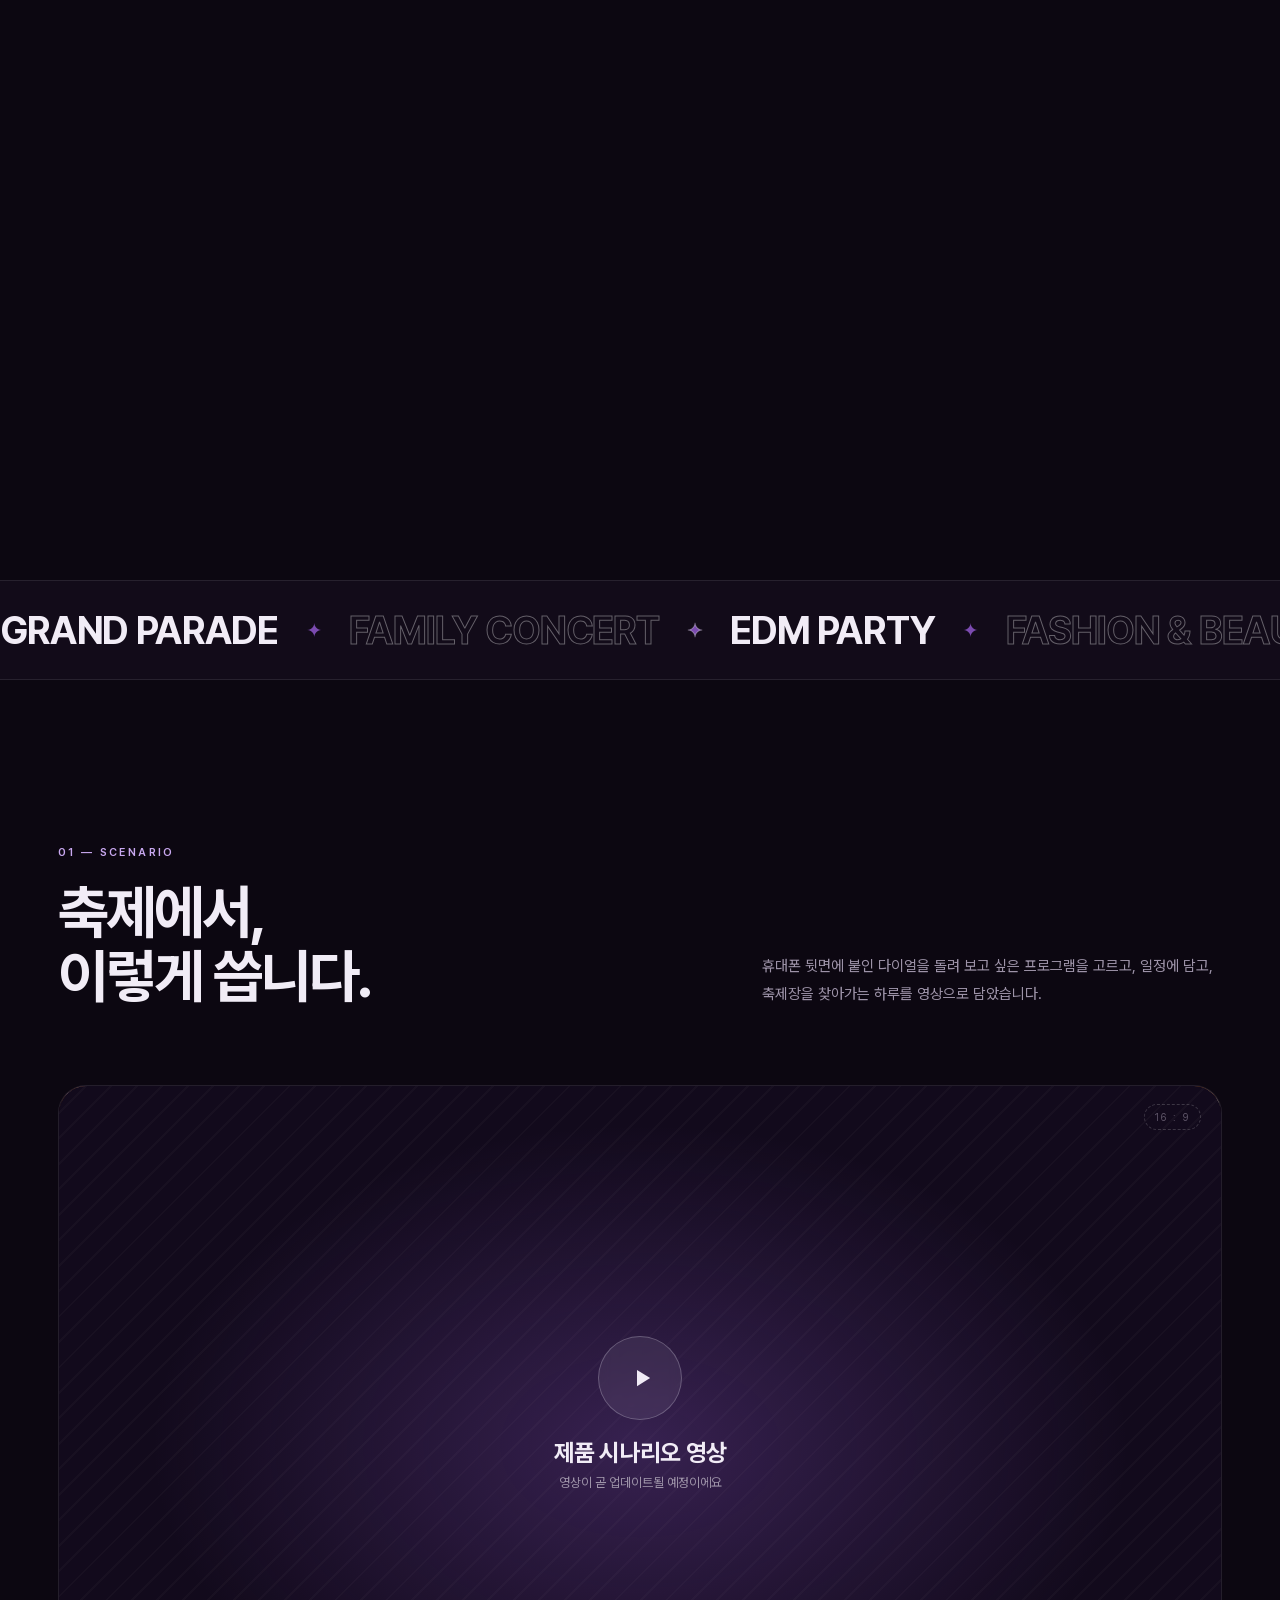
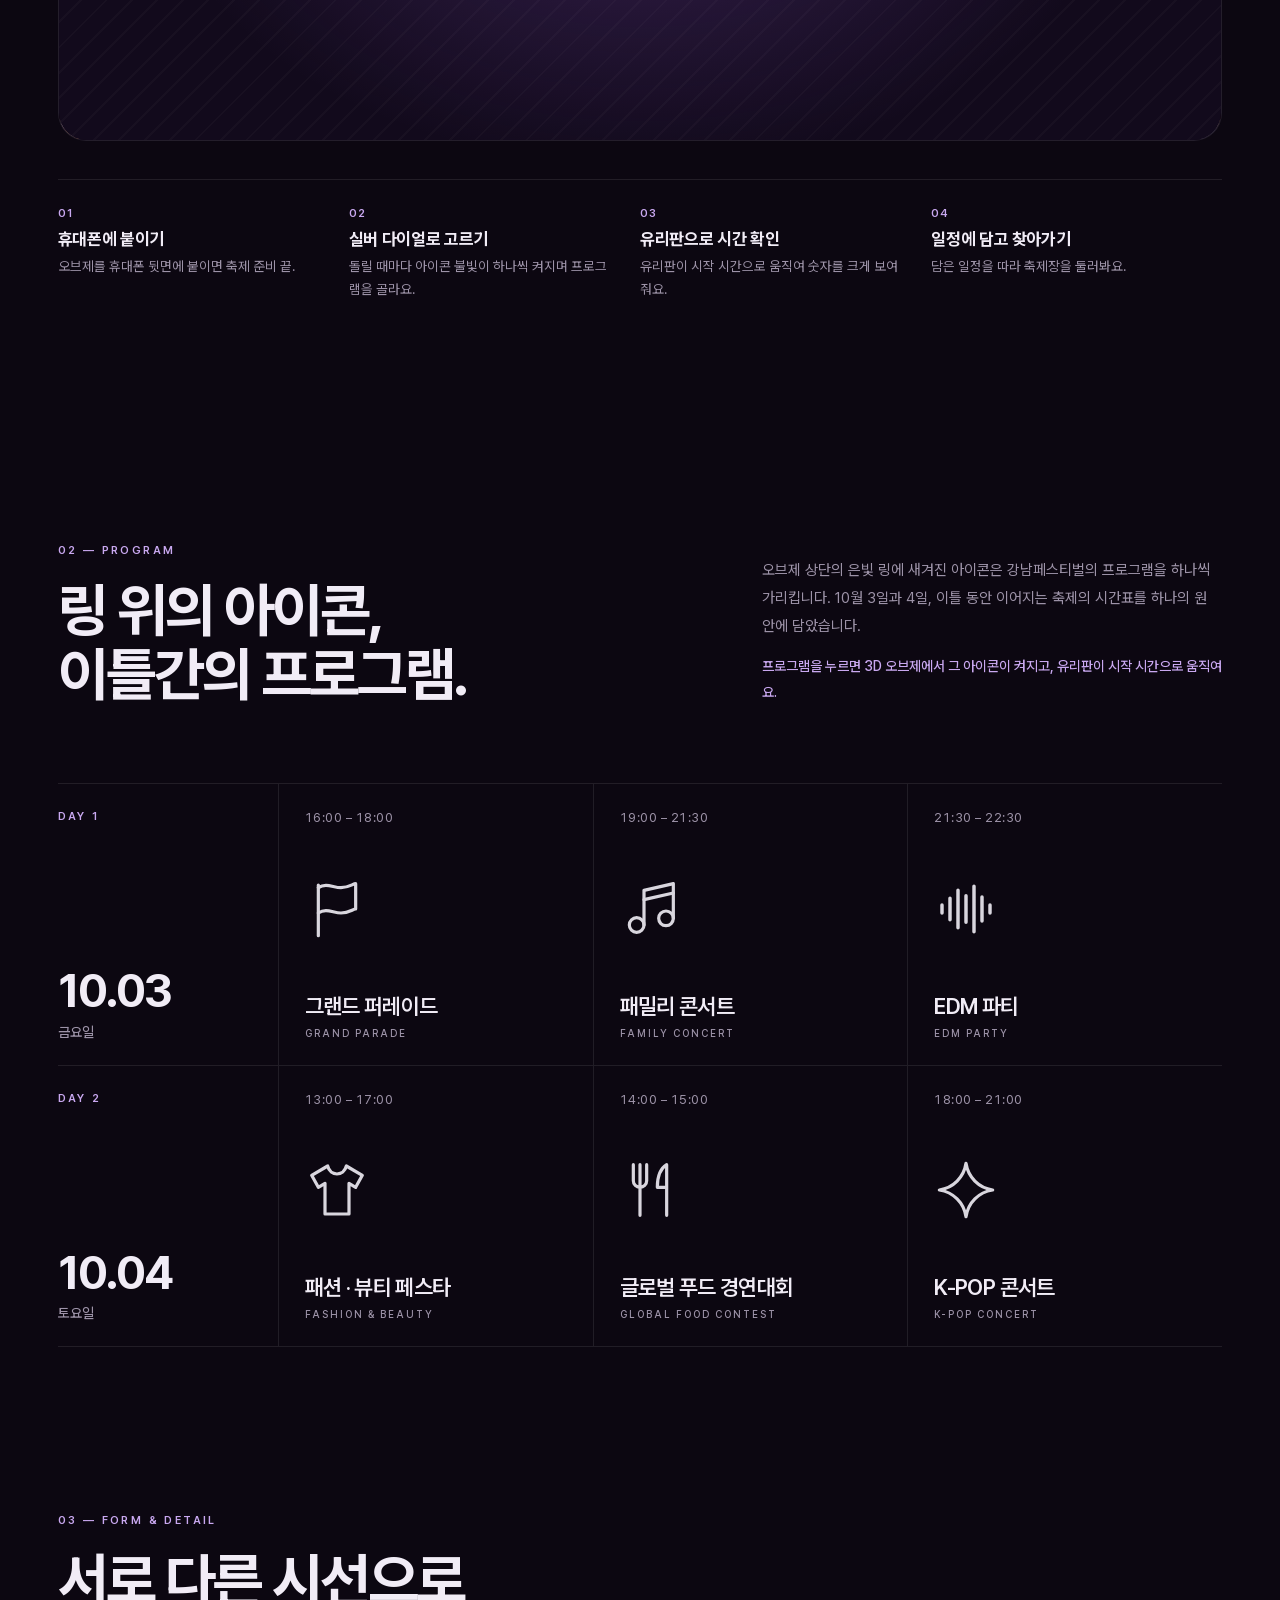
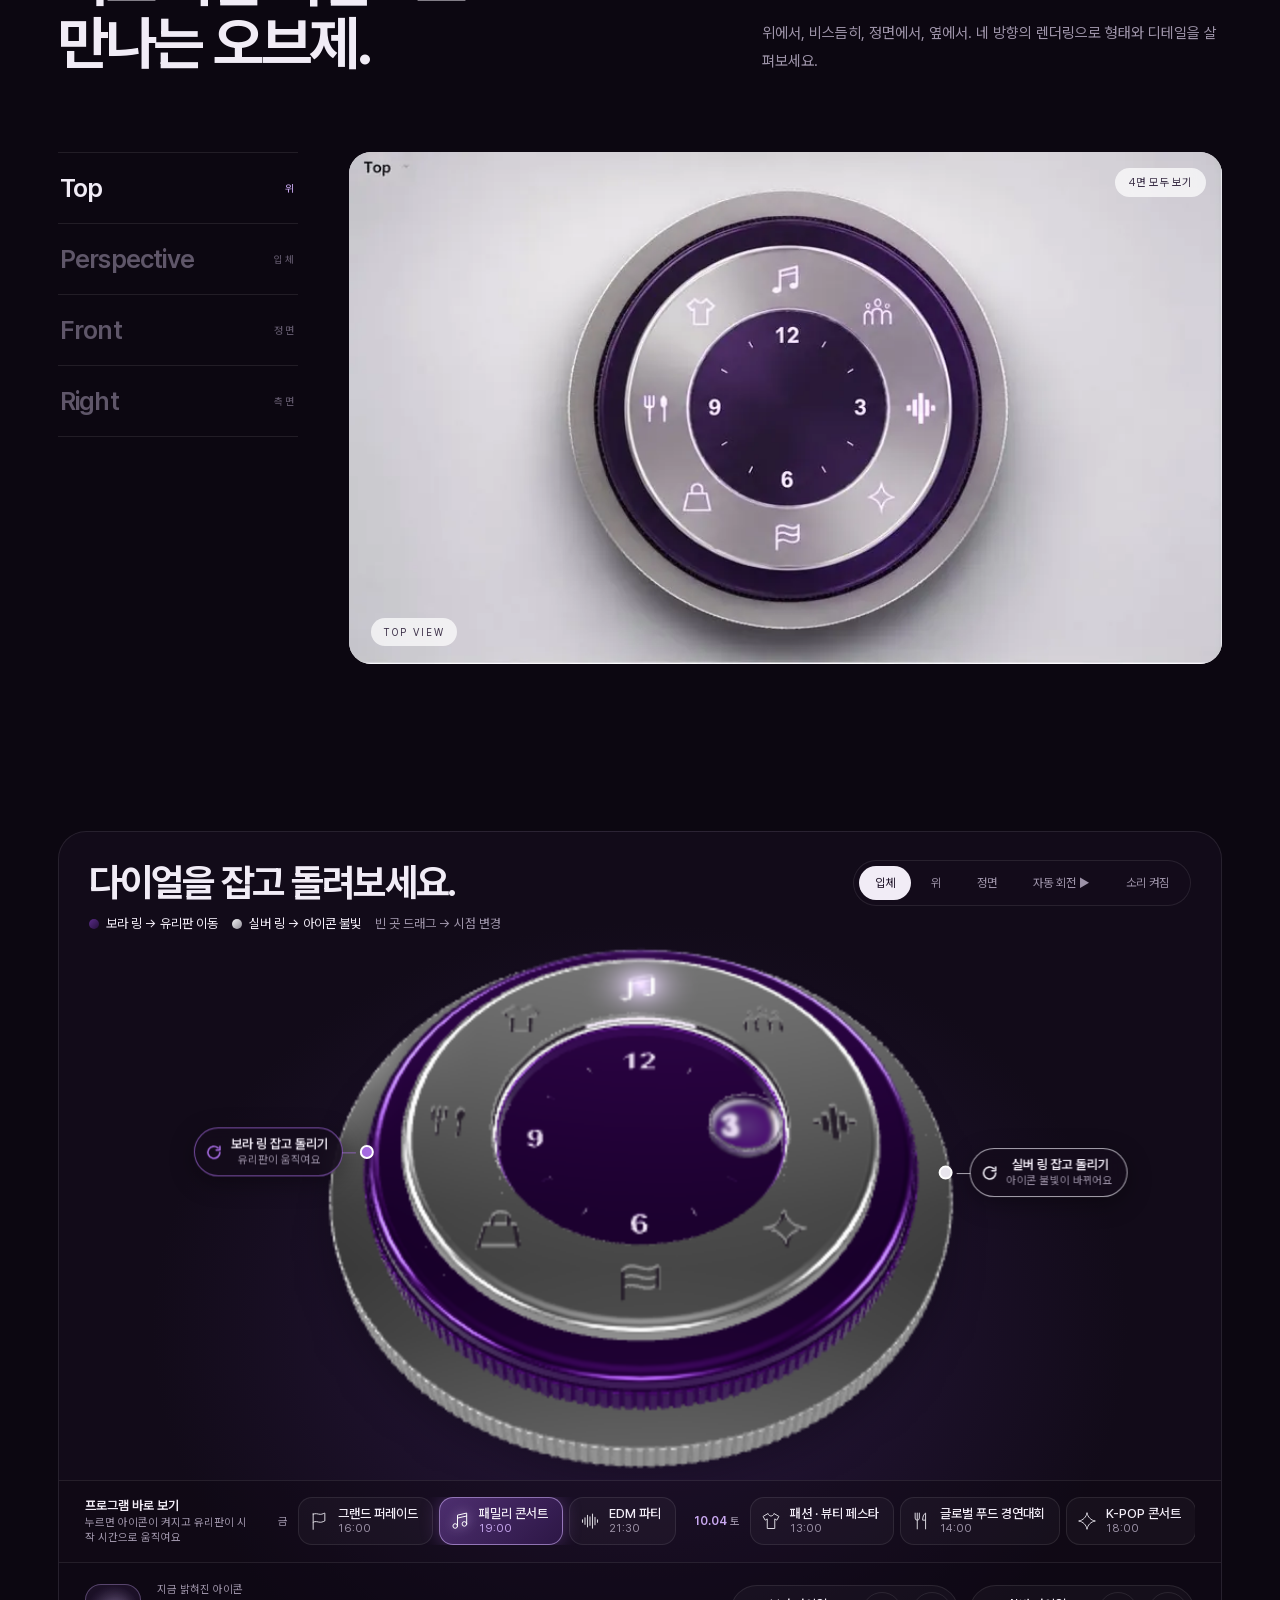
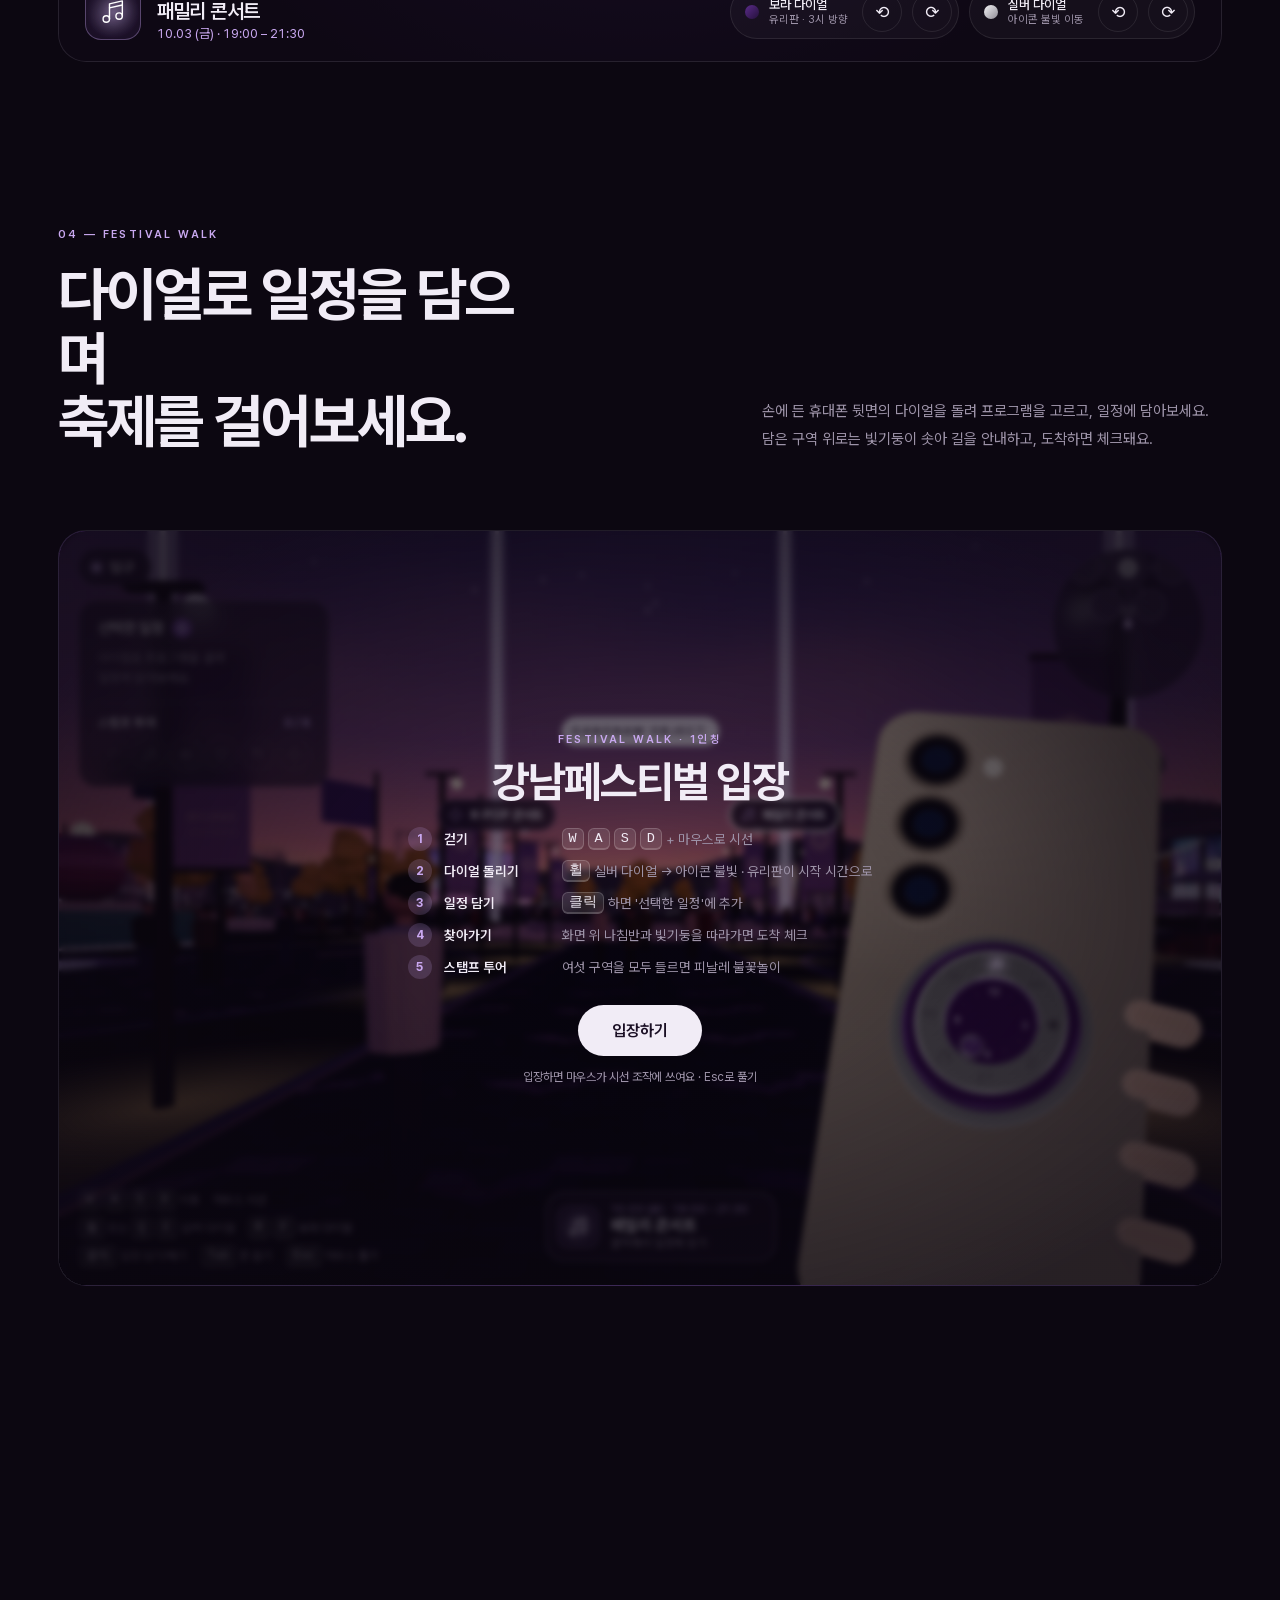
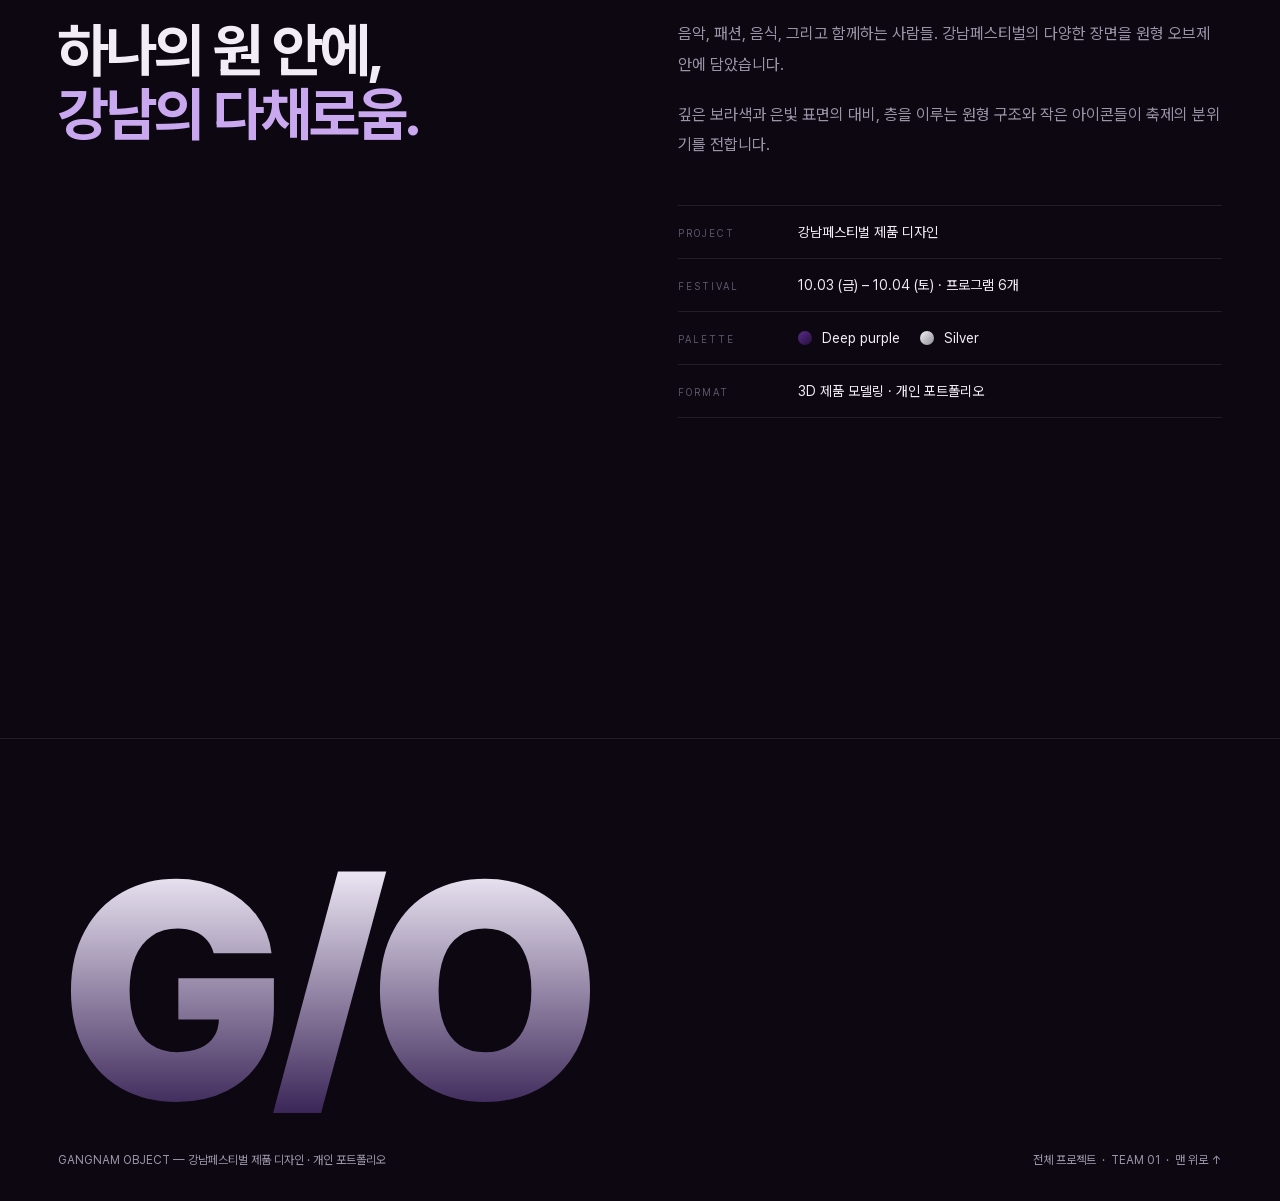
==== commit f16bdc72: "Add files via upload" ====
--- a/product-01.html
+++ b/product-01.html
@@ -6,12 +6,11 @@
 <meta name="theme-color" content="#0c0711">
 <meta name="description" content="강남페스티벌을 담은 하나의 오브제. 보라색과 실버로 완성한 개인 제품 디자인 포트폴리오.">
 <title>GANGNAM OBJECT — 강남페스티벌</title>
-<link rel="preload" href="fonts/PretendardVariable.woff" as="font" type="font/woff" crossorigin>
-<link rel="stylesheet" href="css/fonts.css">
+<link rel="stylesheet" href="fonts/pretendard.css">
 <link rel="stylesheet" href="css/product-01.css">
 </head>
 <body>
-<script src="js/product-01-bridge.js"></script>
+<script src="js/bridge.js"></script>
 <svg width="0" height="0" style="position:absolute" aria-hidden="true">
   <defs>
     <symbol id="i-music" viewBox="0 0 48 48" fill="none" stroke="currentColor" stroke-width="2.4" stroke-linecap="round" stroke-linejoin="round"><path d="M18 36V10l22-5v26"/><path d="M18 17l22-5"/><circle cx="12.5" cy="36" r="5.5"/><circle cx="34.5" cy="31" r="5.5"/></symbol>
@@ -277,7 +276,6 @@
   </div>
 </footer>
 <p id="error" hidden>3D 화면을 불러오지 못했어요. Chrome 또는 Edge에서 열고 <button id="reload">다시 시도</button>해 주세요.</p>
-<script src="js/product-01-model-viewer.min.js"></script>
-<script src="js/product-01-main.js"></script>
+<script src="js/product-01.js"></script>
 </body>
 </html>
--- a/fonts/pretendard.css
+++ b/fonts/pretendard.css
@@ -0,0 +1,3 @@
+/* 사이트 전체 글꼴: Pretendard (오프라인용으로 이 파일 안에 글꼴을 담음) */
+@font-face{font-family:'Pretendard';src:url([data-uri]